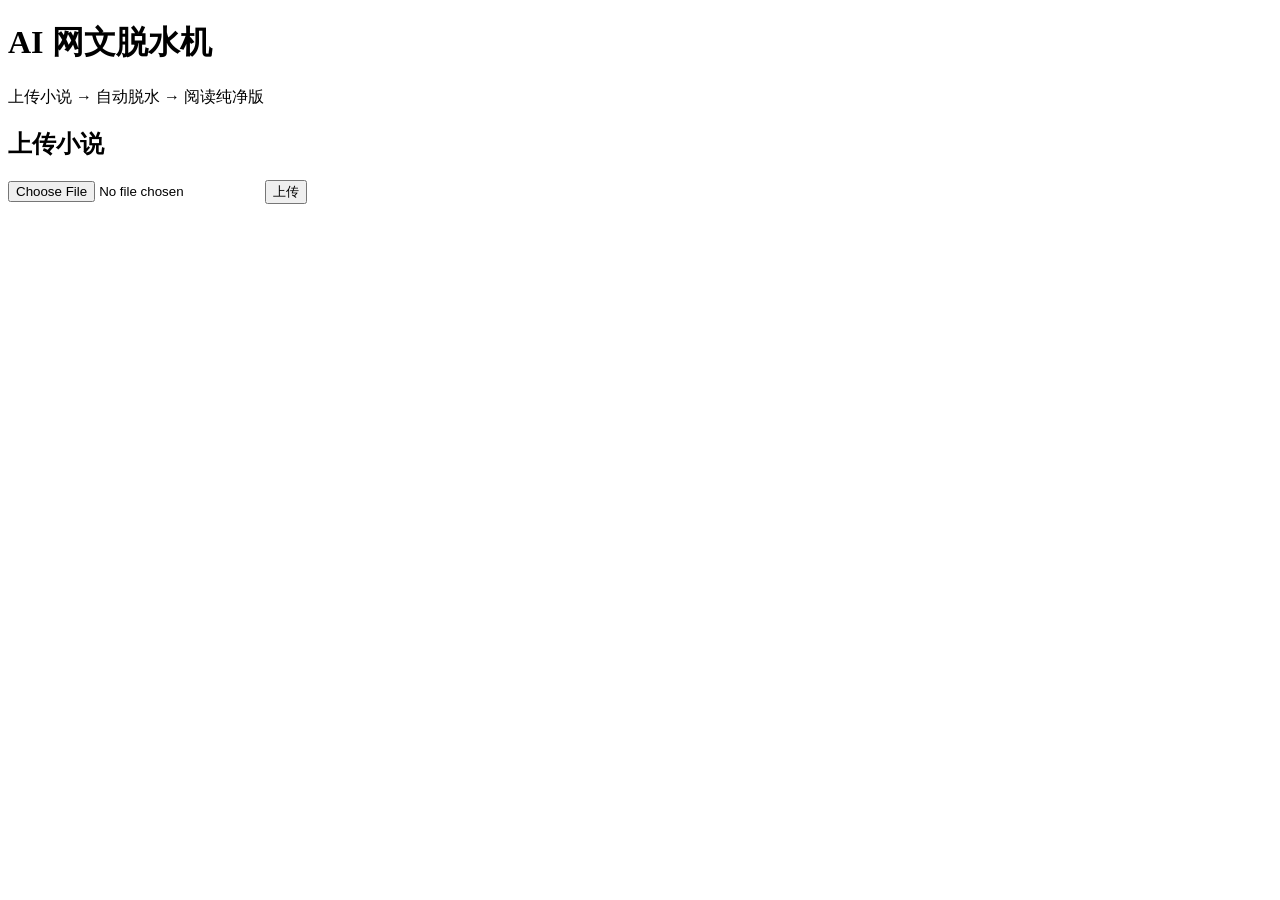
==== app/static/index.html @ ba6d44d4 "feat(novel-dehydrator-mvp): implement AI novel dehydrator MVP - Three modules: global indexer, smart" ====
<!DOCTYPE html>
<html lang="zh-CN">
<head>
<meta charset="UTF-8">
<meta name="viewport" content="width=device-width, initial-scale=1.0">
<title>AI 网文脱水机</title>
<link rel="stylesheet" href="/app.css">
</head>
<body>
<div class="container">
  <h1>AI 网文脱水机</h1>
  <p class="subtitle">上传小说 → 自动脱水 → 阅读纯净版</p>

  <div class="card" id="upload-section">
    <h2>上传小说</h2>
    <input type="file" id="file-input" accept=".txt,.epub" class="file-input">
    <button id="upload-btn" class="btn btn-primary">上传</button>
    <div id="upload-status" class="status"></div>
  </div>

  <div class="card" id="index-section" style="display:none">
    <h2>全局索引</h2>
    <button id="index-btn" class="btn btn-primary">开始索引（第一遍通读）</button>
    <div id="index-status" class="status"></div>
    <div id="index-result" class="index-result"></div>
  </div>

  <div class="card" id="dehydrate-section" style="display:none">
    <h2>智能脱水</h2>
    <button id="dehydrate-btn" class="btn btn-primary">开始脱水（第二遍精读）</button>
    <div id="dehydrate-status" class="status"></div>
  </div>

  <div class="card" id="read-section" style="display:none">
    <h2>阅读</h2>
    <a href="/read.html" class="btn btn-primary" id="read-link" target="_blank">打开阅读器</a>
  </div>

  <div class="card" id="context-section" style="display:none">
    <h2>全局上下文</h2>
    <a href="/context.html" class="btn btn-secondary" id="context-link" target="_blank">查看角色/主线/伏笔</a>
  </div>
</div>

<script src="/app.js"></script>
<script>
let bookId = null;

async function uploadFile() {
  const file = document.getElementById('file-input').files[0];
  if (!file) return alert('请先选择文件');
  const fd = new FormData();
  fd.append('file', file);
  setStatus('upload-status', '上传中...');
  const res = await fetch('/api/books/upload', { method: 'POST', body: fd });
  const data = await res.json();
  bookId = data.book_id;
  setStatus('upload-status', `上传成功！book_id: ${bookId}`);
  showSection('index-section');
}

async function triggerIndex() {
  setStatus('index-status', '索引中...（可能需要几分钟）');
  const res = await fetch(`/api/index/${bookId}`, { method: 'POST' });
  const data = await res.json();
  if (data.status === 'failed') {
    setStatus('index-status', `索引失败：${data.error}`);
    return;
  }
  setStatus('index-status', '索引完成！');
  renderIndexResult(data.context);
  showSection('dehydrate-section');
  showSection('context-section');
}

async function triggerDehydrate() {
  setStatus('dehydrate-status', '脱水中...（可能需要几分钟）');
  const res = await fetch(`/api/dehydrate/${bookId}`, { method: 'POST' });
  const data = await res.json();
  setStatus('dehydrate-status', '脱水完成！');
  showSection('read-section');
}

function renderIndexResult(ctx) {
  const el = document.getElementById('index-result');
  el.innerHTML = `
    <h3>提取结果</h3>
    <p><b>角色</b>：${ctx.characters.map(c => c.name).join('、')}</p>
    <p><b>主线章节</b>：${ctx.main_plot.length} 条</p>
    <p><b>伏笔</b>：${ctx.foreshadows.map(f => f.description).join('、') || '无'}</p>
    <p><b>关键道具</b>：${ctx.key_items.join('、') || '无'}</p>
  `;
}

document.getElementById('upload-btn').onclick = uploadFile;
document.getElementById('index-btn').onclick = triggerIndex;
document.getElementById('dehydrate-btn').onclick = triggerDehydrate;
</script>
</body>
</html>
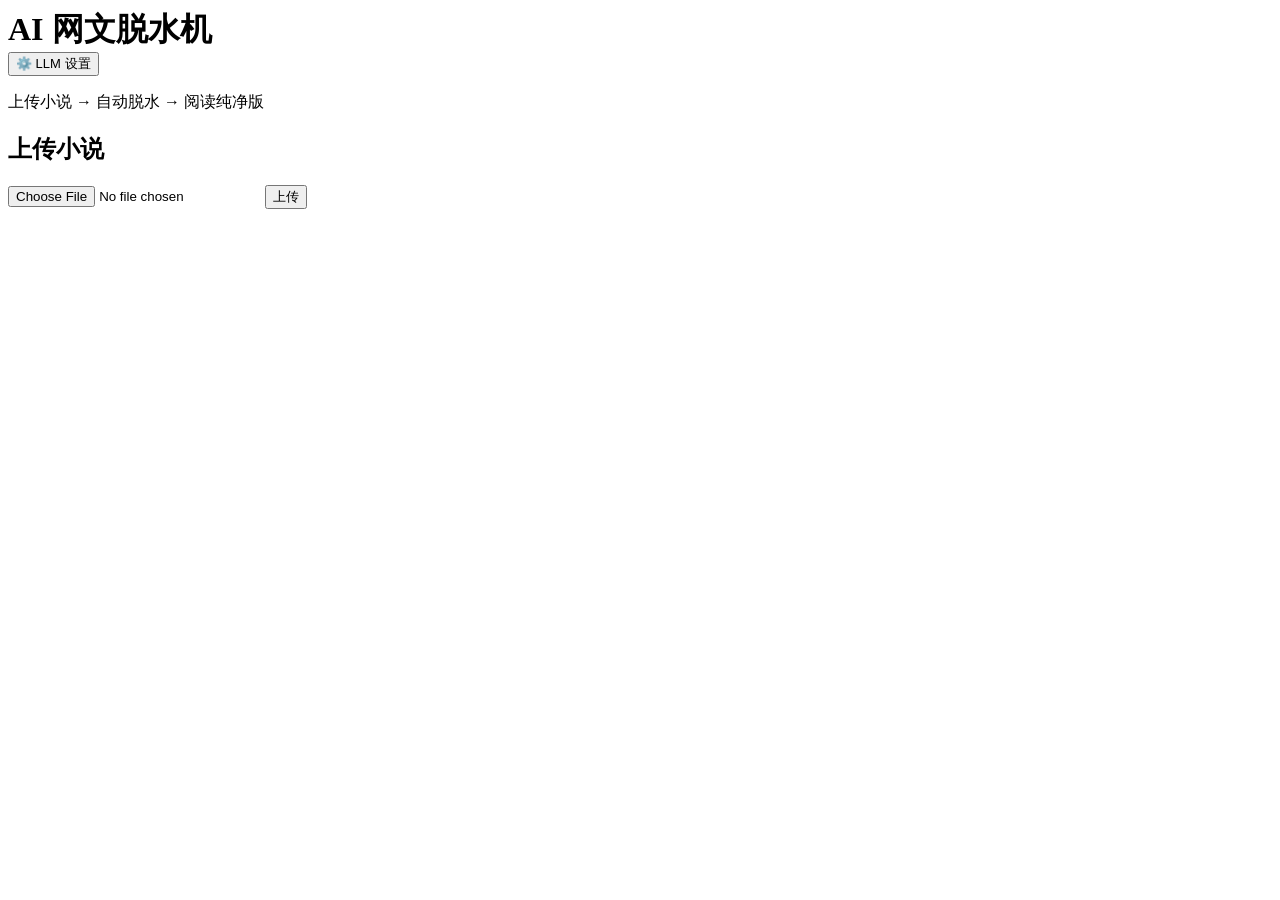
==== commit 634660ca: "feat: add frontend LLM provider configuration - Support OpenAI, Gemini, DeepSeek, 阿里百炼/Coding Plan -" ====
--- a/app/static/index.html
+++ b/app/static/index.html
@@ -8,7 +8,10 @@
 </head>
 <body>
 <div class="container">
-  <h1>AI 网文脱水机</h1>
+  <div class="header-bar">
+    <h1 style="margin:0">AI 网文脱水机</h1>
+    <button onclick="openSettings()" class="btn btn-secondary" style="font-size:13px">⚙️ LLM 设置</button>
+  </div>
   <p class="subtitle">上传小说 → 自动脱水 → 阅读纯净版</p>
 
   <div class="card" id="upload-section">
@@ -42,9 +45,47 @@
   </div>
 </div>
 
+<!-- Settings Modal -->
+<div id="settings-modal" class="modal" style="display:none">
+  <div class="modal-content">
+    <div class="modal-header">
+      <h3>LLM 配置</h3>
+      <button onclick="closeSettings()" class="close-btn">&times;</button>
+    </div>
+    <div class="modal-body">
+      <div class="form-group">
+        <label>平台</label>
+        <select id="llm-provider" onchange="onProviderChange()">
+          <option value="openai">OpenAI (GPT-4o)</option>
+          <option value="gemini">Google Gemini</option>
+          <option value="deepseek">DeepSeek</option>
+          <option value="dashscope">阿里百炼 / Coding Plan</option>
+          <option value="custom">自定义</option>
+        </select>
+      </div>
+      <div class="form-group">
+        <label>API 地址</label>
+        <input type="text" id="llm-base-url" placeholder="https://...">
+      </div>
+      <div class="form-group">
+        <label>模型</label>
+        <input type="text" id="llm-model" placeholder="模型名称">
+        <datalist id="model-suggestions"></datalist>
+      </div>
+      <div class="form-group">
+        <label>API Key</label>
+        <input type="password" id="llm-api-key" placeholder="sk-...">
+      </div>
+      <button onclick="saveLLMConfig()" class="btn btn-primary" style="width:100%">保存</button>
+      <div id="settings-status" class="status"></div>
+    </div>
+  </div>
+</div>
+
 <script src="/app.js"></script>
 <script>
 let bookId = null;
+let llmProviders = {};
 
 async function uploadFile() {
   const file = document.getElementById('file-input').files[0];
@@ -92,6 +133,63 @@
   `;
 }
 
+// Settings
+async function loadSettings() {
+  const res = await fetch('/api/settings/ll');
+  const data = await res.json();
+  llmProviders = data.providers;
+  const cfg = data.current;
+  document.getElementById('llm-provider').value = cfg.provider || 'openai';
+  document.getElementById('llm-base-url').value = cfg.base_url || '';
+  document.getElementById('llm-model').value = cfg.model || '';
+  document.getElementById('llm-api-key').value = cfg.api_key || '';
+  onProviderChange();
+}
+
+function onProviderChange() {
+  const provider = document.getElementById('llm-provider').value;
+  const p = llmProviders[provider];
+  if (p) {
+    document.getElementById('llm-base-url').value = p.base_url;
+    const datalist = document.getElementById('model-suggestions');
+    datalist.innerHTML = p.models.map(m => `<option value="${m}">`).join('');
+    document.getElementById('llm-model').setAttribute('list', 'model-suggestions');
+    if (p.models.length > 0) {
+      document.getElementById('llm-model').value = p.models[0];
+    }
+  }
+}
+
+function openSettings() {
+  document.getElementById('settings-modal').style.display = 'flex';
+  loadSettings();
+}
+
+function closeSettings() {
+  document.getElementById('settings-modal').style.display = 'none';
+}
+
+async function saveLLMConfig() {
+  const data = {
+    provider: document.getElementById('llm-provider').value,
+    base_url: document.getElementById('llm-base-url').value,
+    model: document.getElementById('llm-model').value,
+    api_key: document.getElementById('llm-api-key').value,
+  };
+  const res = await fetch('/api/settings/llm', {
+    method: 'POST',
+    headers: {'Content-Type': 'application/json'},
+    body: JSON.stringify(data),
+  });
+  const result = await res.json();
+  document.getElementById('settings-status').textContent = result.status === 'ok' ? '保存成功！' : '保存失败';
+}
+
+// Close modal on outside click
+document.getElementById('settings-modal').onclick = function(e) {
+  if (e.target === this) closeSettings();
+};
+
 document.getElementById('upload-btn').onclick = uploadFile;
 document.getElementById('index-btn').onclick = triggerIndex;
 document.getElementById('dehydrate-btn').onclick = triggerDehydrate;
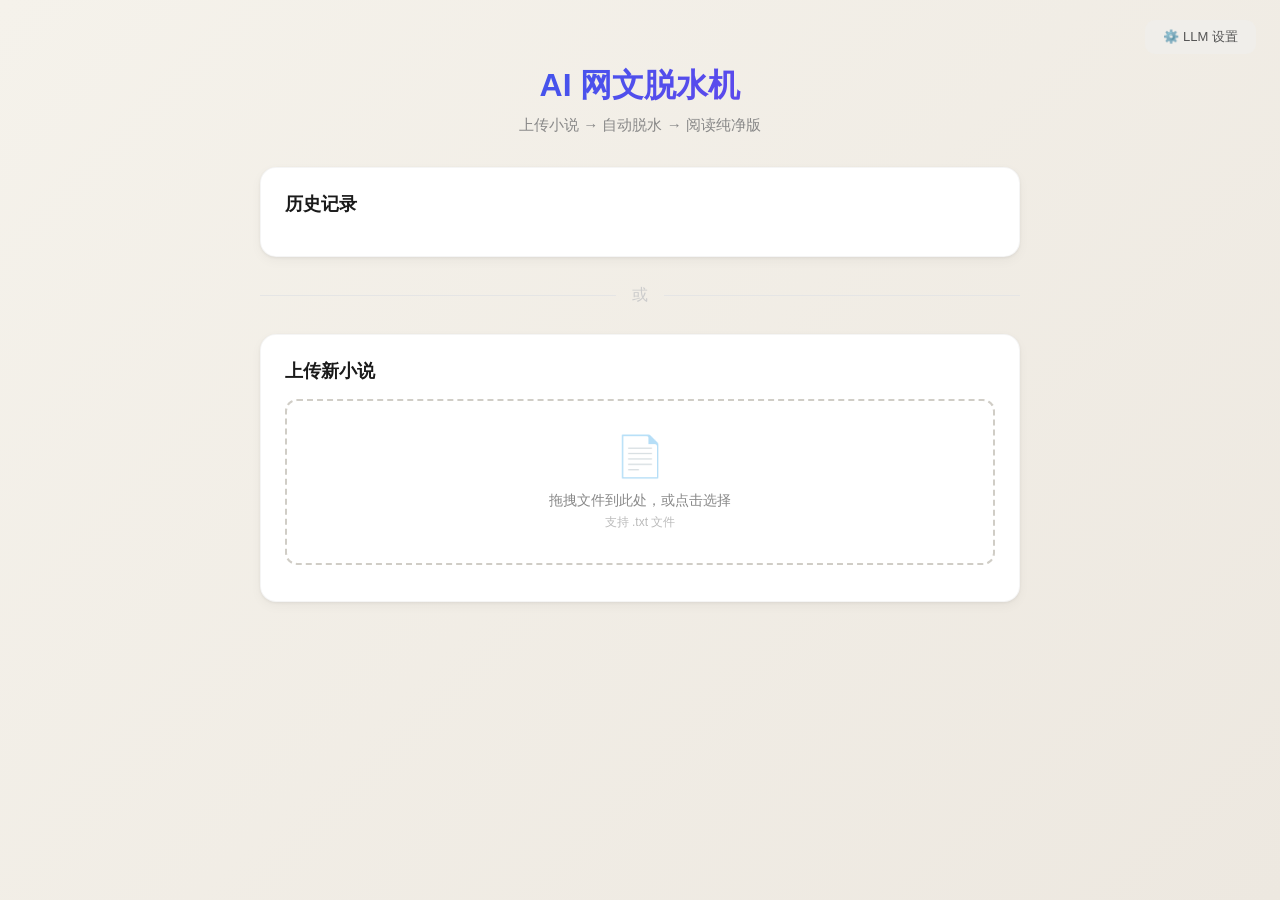
==== commit ffd4d72f: "release: prepare v0.1 for GitHub - Add bilingual README.md (Chinese/English) - Add DEV_GUIDE.md for " ====
--- a/app/static/index.html
+++ b/app/static/index.html
@@ -4,44 +4,182 @@
 <meta charset="UTF-8">
 <meta name="viewport" content="width=device-width, initial-scale=1.0">
 <title>AI 网文脱水机</title>
-<link rel="stylesheet" href="/app.css">
+<style>
+* { margin: 0; padding: 0; box-sizing: border-box; }
+
+body {
+  font-family: -apple-system, BlinkMacSystemFont, "Segoe UI", "Noto Sans SC", sans-serif;
+  background: linear-gradient(135deg, #f5f2eb 0%, #ede8e0 100%);
+  min-height: 100vh;
+  color: #2c2c2c;
+}
+
+.container { max-width: 800px; margin: 0 auto; padding: 24px 20px 60px; }
+
+/* Header */
+.header {
+  text-align: center; padding: 40px 0 32px;
+}
+.header h1 {
+  font-size: 32px; font-weight: 700;
+  background: linear-gradient(135deg, #2563eb, #7c3aed);
+  -webkit-background-clip: text; -webkit-text-fill-color: transparent;
+  background-clip: text; margin-bottom: 8px;
+}
+.header p { color: #888; font-size: 15px; }
+.header-actions { position: absolute; top: 20px; right: 24px; }
+
+.btn {
+  padding: 8px 18px; border-radius: 10px; border: none;
+  font-size: 13px; cursor: pointer; font-weight: 500;
+  transition: all 0.15s; display: inline-flex; align-items: center; gap: 6px;
+}
+.btn-primary { background: #2563eb; color: white; }
+.btn-primary:hover { background: #1d4ed8; transform: translateY(-1px); }
+.btn-secondary { background: #f0eeea; color: #555; }
+.btn-secondary:hover { background: #e5e2dc; }
+.btn-ghost { background: transparent; color: #666; }
+.btn-ghost:hover { background: #f0eeea; }
+.btn-danger { background: #fef2f2; color: #dc2626; }
+.btn-danger:hover { background: #fee2e2; }
+.btn-sm { padding: 5px 10px; font-size: 12px; border-radius: 6px; }
+
+/* Cards */
+.card {
+  background: #fff; border-radius: 16px; padding: 24px;
+  box-shadow: 0 1px 3px rgba(0,0,0,0.06), 0 4px 12px rgba(0,0,0,0.04);
+  margin-bottom: 20px;
+  border: 1px solid rgba(0,0,0,0.04);
+}
+.card h2 { font-size: 18px; font-weight: 600; margin-bottom: 16px; color: #1a1a1a; }
+.card h3 { font-size: 15px; font-weight: 600; margin: 12px 0 8px; color: #333; }
+
+/* Upload area */
+.upload-area {
+  border: 2px dashed #d0cdc6; border-radius: 12px;
+  padding: 32px; text-align: center; cursor: pointer;
+  transition: all 0.2s; position: relative;
+}
+.upload-area:hover { border-color: #2563eb; background: #f8f7ff; }
+.upload-area.dragover { border-color: #2563eb; background: #eef0ff; }
+.upload-area .icon { font-size: 40px; margin-bottom: 12px; opacity: 0.5; }
+.upload-area p { color: #888; font-size: 14px; }
+.upload-area input[type="file"] {
+  position: absolute; inset: 0; opacity: 0; cursor: pointer;
+}
+
+/* History table */
+.history-item {
+  display: flex; align-items: center; justify-content: space-between;
+  padding: 14px 16px; border-radius: 10px;
+  transition: background 0.15s;
+  border: 1px solid #f0f0f0; margin-bottom: 8px;
+}
+.history-item:hover { background: #fafafa; border-color: #e5e5e5; }
+.history-info { flex: 1; min-width: 0; }
+.history-info .title { font-weight: 600; font-size: 15px; color: #1a1a1a; margin-bottom: 6px; }
+.history-actions { display: flex; gap: 6px; align-items: center; flex-shrink: 0; }
+
+.badge {
+  display: inline-block; padding: 2px 10px; border-radius: 20px;
+  font-size: 12px; font-weight: 500; margin-right: 4px;
+}
+.badge-indexed { background: #dbeafe; color: #1d4ed8; }
+.badge-dehydrated { background: #dcfce7; color: #15803d; }
+.badge-pending { background: #fef3c7; color: #b45309; }
+.badge-running { background: #dbeafe; color: #2563eb; }
+.badge-paused { background: #fef3c7; color: #b45309; }
+
+.empty-state { text-align: center; padding: 48px 20px; color: #bbb; }
+.empty-state .icon { font-size: 48px; margin-bottom: 12px; }
+.empty-state p { font-size: 14px; }
+
+.status { font-size: 13px; margin-top: 12px; color: #666; }
+.status.success { color: #15803d; }
+.status.error { color: #dc2626; }
+
+/* Divider */
+.divider {
+  display: flex; align-items: center; gap: 16px;
+  margin: 28px 0; color: #ccc;
+}
+.divider::before, .divider::after {
+  content: ''; flex: 1; height: 1px; background: #e5e5e5;
+}
+
+/* Settings Modal */
+.modal {
+  position: fixed; inset: 0; z-index: 200;
+  background: rgba(0,0,0,0.4);
+  display: flex; align-items: center; justify-content: center;
+}
+.modal-content {
+  background: #fff; border-radius: 16px; width: 440px;
+  max-width: 90vw; box-shadow: 0 20px 60px rgba(0,0,0,0.15);
+  overflow: hidden;
+}
+.modal-header {
+  padding: 20px 24px 16px; display: flex; align-items: center; justify-content: space-between;
+  border-bottom: 1px solid #f0f0f0;
+}
+.modal-header h3 { font-size: 16px; }
+.close-btn { background: none; border: none; font-size: 20px; cursor: pointer; color: #999; padding: 4px; }
+.modal-body { padding: 20px 24px 24px; }
+.form-group { margin-bottom: 16px; }
+.form-group label { display: block; font-size: 13px; font-weight: 600; color: #555; margin-bottom: 6px; }
+.form-group input, .form-group select {
+  width: 100%; padding: 9px 12px; border: 1.5px solid #e0e0e0;
+  border-radius: 8px; font-size: 14px; font-family: inherit;
+}
+.form-group input:focus, .form-group select:focus { outline: none; border-color: #2563eb; }
+
+/* Context link button */
+.context-btn {
+  display: inline-flex; align-items: center; gap: 6px;
+  padding: 8px 16px; background: #f0eeea; color: #555;
+  border-radius: 8px; text-decoration: none; font-size: 13px;
+  transition: background 0.15s;
+}
+.context-btn:hover { background: #e5e2dc; }
+
+/* Responsive */
+@media (max-width: 600px) {
+  .container { padding: 16px 12px 40px; }
+  .header { padding: 24px 0 20px; }
+  .header h1 { font-size: 24px; }
+  .history-item { flex-direction: column; align-items: flex-start; gap: 10px; }
+  .history-actions { align-self: flex-end; }
+}
+</style>
 </head>
 <body>
 <div class="container">
-  <div class="header-bar">
-    <h1 style="margin:0">AI 网文脱水机</h1>
-    <button onclick="openSettings()" class="btn btn-secondary" style="font-size:13px">⚙️ LLM 设置</button>
+  <div class="header">
+    <div class="header-actions">
+      <button onclick="openSettings()" class="btn btn-secondary">⚙️ LLM 设置</button>
+    </div>
+    <h1>AI 网文脱水机</h1>
+    <p>上传小说 → 自动脱水 → 阅读纯净版</p>
   </div>
-  <p class="subtitle">上传小说 → 自动脱水 → 阅读纯净版</p>
-
-  <div class="card" id="upload-section">
-    <h2>上传小说</h2>
-    <input type="file" id="file-input" accept=".txt,.epub" class="file-input">
-    <button id="upload-btn" class="btn btn-primary">上传</button>
+
+  <!-- History -->
+  <div class="card">
+    <h2>历史记录</h2>
+    <div id="history-list"></div>
+  </div>
+
+  <div class="divider">或</div>
+
+  <!-- Upload -->
+  <div class="card">
+    <h2>上传新小说</h2>
+    <div class="upload-area" id="upload-area">
+      <div class="icon">📄</div>
+      <p>拖拽文件到此处，或点击选择</p>
+      <p style="font-size:12px;color:#bbb;margin-top:4px">支持 .txt 文件</p>
+      <input type="file" id="file-input" accept=".txt" style="position:absolute;inset:0;opacity:0;cursor:pointer">
+    </div>
     <div id="upload-status" class="status"></div>
-  </div>
-
-  <div class="card" id="index-section" style="display:none">
-    <h2>全局索引</h2>
-    <button id="index-btn" class="btn btn-primary">开始索引（第一遍通读）</button>
-    <div id="index-status" class="status"></div>
-    <div id="index-result" class="index-result"></div>
-  </div>
-
-  <div class="card" id="dehydrate-section" style="display:none">
-    <h2>智能脱水</h2>
-    <button id="dehydrate-btn" class="btn btn-primary">开始脱水（第二遍精读）</button>
-    <div id="dehydrate-status" class="status"></div>
-  </div>
-
-  <div class="card" id="read-section" style="display:none">
-    <h2>阅读</h2>
-    <a href="/read.html" class="btn btn-primary" id="read-link" target="_blank">打开阅读器</a>
-  </div>
-
-  <div class="card" id="context-section" style="display:none">
-    <h2>全局上下文</h2>
-    <a href="/context.html" class="btn btn-secondary" id="context-link" target="_blank">查看角色/主线/伏笔</a>
   </div>
 </div>
 
@@ -82,11 +220,107 @@
   </div>
 </div>
 
+<!-- Export Modal -->
+<div id="export-modal" class="modal" style="display:none">
+  <div class="modal-content" style="width:360px">
+    <div class="modal-header">
+      <h3>导出脱水版</h3>
+      <button onclick="closeExportModal()" class="close-btn">&times;</button>
+    </div>
+    <div class="modal-body" style="display:flex;flex-direction:column;gap:12px">
+      <p style="font-size:14px;color:#666;margin:0" id="export-title"></p>
+      <button onclick="doExport('txt')" class="btn btn-secondary" style="justify-content:center;padding:14px 18px">
+        <span>📄</span>
+        <span style="flex:1;text-align:left">
+          <span style="display:block;font-weight:600">TXT 纯文本</span>
+          <span style="font-size:12px;color:#999">脱水后的纯文本，适合任何阅读器</span>
+        </span>
+      </button>
+      <button onclick="doExport('epub')" class="btn btn-secondary" style="justify-content:center;padding:14px 18px">
+        <span>📚</span>
+        <span style="flex:1;text-align:left">
+          <span style="display:block;font-weight:600">EPUB 电子书</span>
+          <span style="font-size:12px;color:#999">带章节目录，适合 Apple Books / Kindle</span>
+        </span>
+      </button>
+      <div id="export-status" class="status"></div>
+    </div>
+  </div>
+</div>
+
 <script src="/app.js"></script>
 <script>
 let bookId = null;
 let llmProviders = {};
 
+// History
+async function loadHistory() {
+  const res = await fetch('/api/books/with-tasks');
+  const books = await res.json();
+  const el = document.getElementById('history-list');
+
+  if (books.length === 0) {
+    el.innerHTML = '<div class="empty-state"><div class="icon">📚</div><p>暂无记录，上传一本小说开始吧</p></div>';
+    return;
+  }
+
+  el.innerHTML = books.map(b => {
+    const badges = [];
+
+    // Index status
+    if (b.indexed || b.index_status === 'done') {
+      badges.push('<span class="badge badge-indexed">索引完成</span>');
+    } else if (b.index_status === 'running') {
+      badges.push('<span class="badge badge-running">索引中</span>');
+    } else if (b.index_status === 'paused') {
+      badges.push('<span class="badge badge-paused">索引暂停</span>');
+    }
+
+    // Dehydrate status
+    if (b.dehydrated || b.dehydrate_status === 'done') {
+      badges.push('<span class="badge badge-dehydrated">脱水完成</span>');
+    } else if (b.dehydrate_status === 'running') {
+      badges.push('<span class="badge badge-running">脱水中</span>');
+    } else if (b.dehydrate_status === 'paused') {
+      badges.push('<span class="badge badge-paused">脱水暂停</span>');
+    } else if (b.indexed && !b.dehydrated) {
+      badges.push('<span class="badge badge-pending">待脱水</span>');
+    }
+
+    if (!b.indexed && !b.index_status) {
+      badges.push('<span class="badge badge-pending">待处理</span>');
+    }
+
+    // Actions
+    const actions = [];
+    // Always show "查看" to see task state + history
+    actions.push(`<a href="/task.html?book_id=${b.book_id}" class="btn btn-sm btn-secondary">查看</a>`);
+    if (b.dehydrated || b.dehydrate_status === 'done') {
+      actions.push(`<a href="/read.html?book_id=${b.book_id}" target="_blank" class="btn btn-sm btn-primary">阅读</a>`);
+      actions.push(`<button onclick="openExportModal('${b.book_id}', '${escHtml(b.title)}')" class="btn btn-sm btn-secondary">导出</button>`);
+    }
+    actions.push(`<button onclick="deleteBook('${b.book_id}', '${escHtml(b.title)}')" class="btn btn-sm btn-danger">删除</button>`);
+
+    return `<div class="history-item">
+      <div class="history-info">
+        <div class="title">${escHtml(b.title)}</div>
+        <div>${badges.join('')}</div>
+      </div>
+      <div class="history-actions">${actions.join('')}</div>
+    </div>`;
+  }).join('');
+}
+
+async function deleteBook(id, title) {
+  if (!confirm(`确定删除「${title}」？`)) return;
+  await fetch(`/api/books/${id}`, { method: 'DELETE' });
+  await loadHistory();
+  if (bookId === id) {
+    bookId = null;
+  }
+}
+
+// Upload - redirect to task page
 async function uploadFile() {
   const file = document.getElementById('file-input').files[0];
   if (!file) return alert('请先选择文件');
@@ -96,46 +330,18 @@
   const res = await fetch('/api/books/upload', { method: 'POST', body: fd });
   const data = await res.json();
   bookId = data.book_id;
-  setStatus('upload-status', `上传成功！book_id: ${bookId}`);
-  showSection('index-section');
-}
-
-async function triggerIndex() {
-  setStatus('index-status', '索引中...（可能需要几分钟）');
-  const res = await fetch(`/api/index/${bookId}`, { method: 'POST' });
-  const data = await res.json();
-  if (data.status === 'failed') {
-    setStatus('index-status', `索引失败：${data.error}`);
-    return;
-  }
-  setStatus('index-status', '索引完成！');
-  renderIndexResult(data.context);
-  showSection('dehydrate-section');
-  showSection('context-section');
-}
-
-async function triggerDehydrate() {
-  setStatus('dehydrate-status', '脱水中...（可能需要几分钟）');
-  const res = await fetch(`/api/dehydrate/${bookId}`, { method: 'POST' });
-  const data = await res.json();
-  setStatus('dehydrate-status', '脱水完成！');
-  showSection('read-section');
-}
-
-function renderIndexResult(ctx) {
-  const el = document.getElementById('index-result');
-  el.innerHTML = `
-    <h3>提取结果</h3>
-    <p><b>角色</b>：${ctx.characters.map(c => c.name).join('、')}</p>
-    <p><b>主线章节</b>：${ctx.main_plot.length} 条</p>
-    <p><b>伏笔</b>：${ctx.foreshadows.map(f => f.description).join('、') || '无'}</p>
-    <p><b>关键道具</b>：${ctx.key_items.join('、') || '无'}</p>
-  `;
+  setBookId(bookId);
+  setStatus('upload-status', `上传成功！正在跳转任务页...`, 'success');
+
+  // Redirect to task page
+  setTimeout(() => {
+    window.location.href = `/task.html?book_id=${bookId}`;
+  }, 500);
 }
 
 // Settings
 async function loadSettings() {
-  const res = await fetch('/api/settings/ll');
+  const res = await fetch('/api/settings/llm');
   const data = await res.json();
   llmProviders = data.providers;
   const cfg = data.current;
@@ -154,8 +360,9 @@
     const datalist = document.getElementById('model-suggestions');
     datalist.innerHTML = p.models.map(m => `<option value="${m}">`).join('');
     document.getElementById('llm-model').setAttribute('list', 'model-suggestions');
-    if (p.models.length > 0) {
-      document.getElementById('llm-model').value = p.models[0];
+    const currentModel = document.getElementById('llm-model').value;
+    if (!currentModel || !p.models.includes(currentModel)) {
+      document.getElementById('llm-model').value = p.models[0] || '';
     }
   }
 }
@@ -164,7 +371,6 @@
   document.getElementById('settings-modal').style.display = 'flex';
   loadSettings();
 }
-
 function closeSettings() {
   document.getElementById('settings-modal').style.display = 'none';
 }
@@ -177,22 +383,68 @@
     api_key: document.getElementById('llm-api-key').value,
   };
   const res = await fetch('/api/settings/llm', {
-    method: 'POST',
-    headers: {'Content-Type': 'application/json'},
+    method: 'POST', headers: {'Content-Type': 'application/json'},
     body: JSON.stringify(data),
   });
   const result = await res.json();
   document.getElementById('settings-status').textContent = result.status === 'ok' ? '保存成功！' : '保存失败';
 }
 
-// Close modal on outside click
 document.getElementById('settings-modal').onclick = function(e) {
   if (e.target === this) closeSettings();
 };
 
-document.getElementById('upload-btn').onclick = uploadFile;
-document.getElementById('index-btn').onclick = triggerIndex;
-document.getElementById('dehydrate-btn').onclick = triggerDehydrate;
+function escHtml(s) {
+  const d = document.createElement('div');
+  d.textContent = s;
+  return d.innerHTML;
+}
+
+// Export
+let exportBookId = null;
+
+function openExportModal(id, title) {
+  exportBookId = id;
+  document.getElementById('export-title').textContent = `《${title}》`;
+  document.getElementById('export-status').textContent = '';
+  document.getElementById('export-modal').style.display = 'flex';
+}
+
+function closeExportModal() {
+  document.getElementById('export-modal').style.display = 'none';
+}
+
+function doExport(format) {
+  if (!exportBookId) return;
+  const url = `/api/dehydrate/${exportBookId}/export/${format}`;
+  const a = document.createElement('a');
+  a.href = url;
+  a.click();
+  setStatus('export-status', '已开始下载', 'success');
+  setTimeout(closeExportModal, 600);
+}
+
+document.getElementById('export-modal').onclick = function(e) {
+  if (e.target === this) closeExportModal();
+};
+
+// Upload area drag effects
+const uploadArea = document.getElementById('upload-area');
+if (uploadArea) {
+  uploadArea.addEventListener('dragover', (e) => { e.preventDefault(); uploadArea.classList.add('dragover'); });
+  uploadArea.addEventListener('dragleave', () => { uploadArea.classList.remove('dragover'); });
+  uploadArea.addEventListener('drop', (e) => {
+    e.preventDefault(); uploadArea.classList.remove('dragover');
+    document.getElementById('file-input').files = e.dataTransfer.files;
+    uploadFile();
+  });
+}
+
+bookId = getBookId();
+
+document.getElementById('file-input').addEventListener('change', uploadFile);
+
+loadHistory();
 </script>
 </body>
 </html>
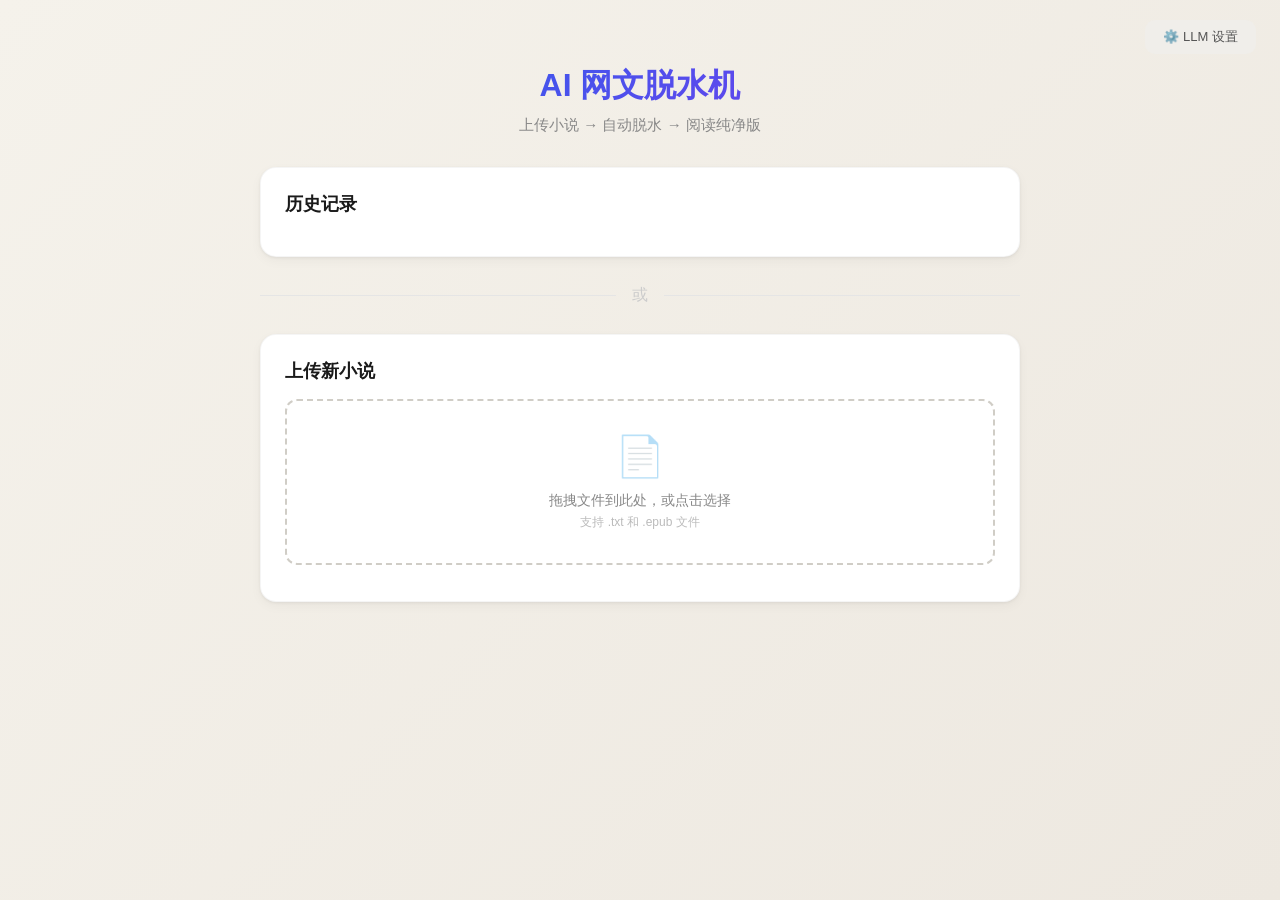
==== commit 961ec4d9: "release: v0.2 - three-layer dehydration with expandable summaries Changes: - Three-layer classificat" ====
--- a/app/static/index.html
+++ b/app/static/index.html
@@ -176,10 +176,42 @@
     <div class="upload-area" id="upload-area">
       <div class="icon">📄</div>
       <p>拖拽文件到此处，或点击选择</p>
-      <p style="font-size:12px;color:#bbb;margin-top:4px">支持 .txt 文件</p>
-      <input type="file" id="file-input" accept=".txt" style="position:absolute;inset:0;opacity:0;cursor:pointer">
+      <p style="font-size:12px;color:#bbb;margin-top:4px">支持 .txt 和 .epub 文件</p>
+      <input type="file" id="file-input" accept=".txt,.epub" style="display:none">
     </div>
     <div id="upload-status" class="status"></div>
+  </div>
+</div>
+
+<!-- Chapter Preview Modal (EPUB) -->
+<div id="chapter-preview-modal" class="modal" style="display:none">
+  <div class="modal-content" style="width:560px;max-height:90vh;display:flex;flex-direction:column">
+    <div class="modal-header">
+      <h3>📖 章节预览与选择</h3>
+      <button onclick="closeChapterPreview()" class="close-btn">&times;</button>
+    </div>
+    <div class="modal-body" style="overflow-y:auto;flex:1">
+      <div id="chapter-preview-info" style="margin-bottom:16px"></div>
+      <div id="chapter-preview-range" style="margin-bottom:16px;padding:16px;background:#f8f7ff;border-radius:10px">
+        <p style="font-size:14px;font-weight:600;margin-bottom:10px">选择处理范围</p>
+        <div style="display:flex;gap:12px;align-items:end">
+          <div style="flex:1">
+            <label style="font-size:12px;color:#888">起始章节</label>
+            <input type="number" id="chapter-start" min="1" value="1" style="width:100%;padding:8px;border:1.5px solid #e0e0e0;border-radius:8px;font-size:14px">
+          </div>
+          <div style="flex:1">
+            <label style="font-size:12px;color:#888">结束章节</label>
+            <input type="number" id="chapter-end" min="1" value="100" style="width:100%;padding:8px;border:1.5px solid #e0e0e0;border-radius:8px;font-size:14px">
+          </div>
+        </div>
+        <p id="chapter-cost-estimate" style="font-size:12px;color:#888;margin-top:10px"></p>
+      </div>
+      <div id="chapter-preview-list" style="max-height:300px;overflow-y:auto;font-size:13px;color:#666;margin-bottom:16px"></div>
+      <div style="display:flex;gap:10px">
+        <button onclick="startProcessing()" class="btn btn-primary" style="flex:1;justify-content:center;padding:12px">开始处理</button>
+        <button onclick="closeChapterPreview()" class="btn btn-secondary" style="flex:1;justify-content:center;padding:12px">取消</button>
+      </div>
+    </div>
   </div>
 </div>
 
@@ -293,12 +325,15 @@
 
     // Actions
     const actions = [];
-    // Always show "查看" to see task state + history
-    actions.push(`<a href="/task.html?book_id=${b.book_id}" class="btn btn-sm btn-secondary">查看</a>`);
     if (b.dehydrated || b.dehydrate_status === 'done') {
       actions.push(`<a href="/read.html?book_id=${b.book_id}" target="_blank" class="btn btn-sm btn-primary">阅读</a>`);
       actions.push(`<button onclick="openExportModal('${b.book_id}', '${escHtml(b.title)}')" class="btn btn-sm btn-secondary">导出</button>`);
     }
+    if (!b.indexed && !b.index_status && !(b.dehydrated || b.dehydrate_status === 'done')) {
+      // Not processed yet — show combined action
+      actions.push(`<a href="/task.html?book_id=${b.book_id}" class="btn btn-sm btn-primary">一键处理</a>`);
+    }
+    actions.push(`<a href="/task.html?book_id=${b.book_id}" class="btn btn-sm btn-secondary">查看</a>`);
     actions.push(`<button onclick="deleteBook('${b.book_id}', '${escHtml(b.title)}')" class="btn btn-sm btn-danger">删除</button>`);
 
     return `<div class="history-item">
@@ -320,23 +355,38 @@
   }
 }
 
-// Upload - redirect to task page
+// Upload - handle TXT and EPUB
 async function uploadFile() {
   const file = document.getElementById('file-input').files[0];
   if (!file) return alert('请先选择文件');
+
+  // Reset file input so same file can be selected again
+  const fileInput = document.getElementById('file-input');
+
+  const ext = file.name.split('.').pop().toLowerCase();
   const fd = new FormData();
   fd.append('file', file);
   setStatus('upload-status', '上传中...');
-  const res = await fetch('/api/books/upload', { method: 'POST', body: fd });
-  const data = await res.json();
-  bookId = data.book_id;
-  setBookId(bookId);
-  setStatus('upload-status', `上传成功！正在跳转任务页...`, 'success');
-
-  // Redirect to task page
-  setTimeout(() => {
-    window.location.href = `/task.html?book_id=${bookId}`;
-  }, 500);
+
+  try {
+    const res = await fetch('/api/books/upload', { method: 'POST', body: fd });
+    const data = await res.json();
+    if (!res.ok) throw new Error(data.detail || '上传失败');
+    bookId = data.book_id;
+    setBookId(bookId);
+
+    // Reset file input after successful upload
+    fileInput.value = '';
+
+    if (data.format === 'epub' || data.format === 'txt') {
+      // Both: show chapter preview before processing
+      setStatus('upload-status', `上传成功！共 ${data.new_chapters} 章，正在加载章节列表...`, 'success');
+      await openChapterPreview(bookId, data.new_chapters, file.name);
+    }
+  } catch (e) {
+    setStatus('upload-status', `上传失败: ${e.message}`, 'error');
+    fileInput.value = '';
+  }
 }
 
 // Settings
@@ -431,6 +481,9 @@
 // Upload area drag effects
 const uploadArea = document.getElementById('upload-area');
 if (uploadArea) {
+  uploadArea.addEventListener('click', () => {
+    document.getElementById('file-input').click();
+  });
   uploadArea.addEventListener('dragover', (e) => { e.preventDefault(); uploadArea.classList.add('dragover'); });
   uploadArea.addEventListener('dragleave', () => { uploadArea.classList.remove('dragover'); });
   uploadArea.addEventListener('drop', (e) => {
@@ -440,9 +493,145 @@
   });
 }
 
+// Also trigger upload when file is selected via click
+document.getElementById('file-input').addEventListener('change', () => {
+  if (document.getElementById('file-input').files.length > 0) {
+    uploadFile();
+  }
+});
+
 bookId = getBookId();
 
-document.getElementById('file-input').addEventListener('change', uploadFile);
+// Chapter Preview (EPUB)
+let pendingBookId = null;
+let previewChapters = [];
+
+async function openChapterPreview(bookId, totalChapters, filename) {
+  pendingBookId = bookId;
+  document.getElementById('chapter-preview-modal').style.display = 'flex';
+
+  try {
+    // Fetch chapter list
+    const res = await fetch(`/api/books/${bookId}/chapters`);
+    if (!res.ok) throw new Error('加载章节失败');
+    const data = await res.json();
+    previewChapters = data.chapters;
+
+    if (!previewChapters || previewChapters.length === 0) {
+      // No chapters found — proceed directly with raw file
+      document.getElementById('chapter-preview-info').innerHTML =
+        `<p style="font-size:14px"><strong>${escHtml(filename.replace(/\.\w+$/, ''))}</strong></p>
+         <p style="font-size:13px;color:#888;margin-top:4px">未能识别章节，将全文作为单章处理</p>`;
+      document.getElementById('chapter-preview-range').style.display = 'none';
+      document.getElementById('chapter-preview-list').style.display = 'none';
+      return;
+    }
+
+    // Set range
+    document.getElementById('chapter-start').value = 1;
+    document.getElementById('chapter-start').max = data.total_chapters;
+    document.getElementById('chapter-end').value = Math.min(100, data.total_chapters);
+    document.getElementById('chapter-end').max = data.total_chapters;
+
+    // Info
+    document.getElementById('chapter-preview-info').innerHTML =
+      `<p style="font-size:14px"><strong>${escHtml(filename.replace(/\.\w+$/, ''))}</strong></p>
+       <p style="font-size:13px;color:#888;margin-top:4px">共 ${data.total_chapters} 章正文</p>`;
+
+    // Show first few chapters
+    renderChapterPreviewList(data.total_chapters, 1, Math.min(100, data.total_chapters));
+    updateCostEstimate(data.total_chapters, 1, Math.min(100, data.total_chapters));
+
+    // Wire up range change
+    document.getElementById('chapter-start').onchange = onChapterRangeChange;
+    document.getElementById('chapter-end').onchange = onChapterRangeChange;
+  } catch (e) {
+    // If chapter fetch fails, just proceed with all content
+    document.getElementById('chapter-preview-info').innerHTML =
+      `<p style="font-size:14px"><strong>${escHtml(filename.replace(/\.\w+$/, ''))}</strong></p>
+       <p style="font-size:13px;color:#888;margin-top:4px">章节列表加载失败，将全文处理</p>`;
+    document.getElementById('chapter-preview-range').style.display = 'none';
+    document.getElementById('chapter-preview-list').style.display = 'none';
+  }
+}
+
+function onChapterRangeChange() {
+  const total = previewChapters.length;
+  let start = parseInt(document.getElementById('chapter-start').value) || 1;
+  let end = parseInt(document.getElementById('chapter-end').value) || total;
+  if (start < 1) start = 1;
+  if (end > total) end = total;
+  if (start > end) end = start;
+  renderChapterPreviewList(total, start, end);
+  updateCostEstimate(total, start, end);
+}
+
+function renderChapterPreviewList(total, start, end) {
+  const el = document.getElementById('chapter-preview-list');
+  const count = end - start + 1;
+  const show = previewChapters.slice(start - 1, end);
+  let html = `<p style="margin-bottom:8px">第 ${start}-${end} 章（共 ${count} 章）：</p>`;
+  html += '<div style="max-height:200px;overflow-y:auto">';
+  for (const ch of show.slice(0, 20)) {
+    html += `<div style="padding:4px 0;border-bottom:1px solid #f0f0f0">第${ch.number}章 ${escHtml(ch.title)}</div>`;
+  }
+  if (show.length > 20) {
+    html += `<div style="padding:8px;color:#bbb">... 还有 ${show.length - 20} 章</div>`;
+  }
+  html += '</div>';
+  el.innerHTML = html;
+}
+
+function updateCostEstimate(total, start, end) {
+  const count = end - start + 1;
+  // Rough estimate: ~150 tokens/chapter for indexing, ~400 tokens/chapter for dehydration
+  const indexTokens = count * 150;
+  const dehydrateTokens = count * 400;
+  const totalTokens = indexTokens + dehydrateTokens;
+  const totalK = totalTokens / 1000;
+  // Rough cost at GPT-4o rate: ~$2.50/1M input tokens
+  const costUSD = (totalTokens / 1_000_000) * 2.5;
+  const costCNY = costUSD * 7.2;
+
+  document.getElementById('chapter-cost-estimate').innerHTML =
+    `预计消耗：<strong>${totalK.toFixed(0)}K tokens</strong>（索引 ~${(indexTokens/1000).toFixed(0)}K + 脱水 ~${(dehydrateTokens/1000).toFixed(0)}K）` +
+    (costCNY > 0 ? `，约 ¥${costCNY.toFixed(1)}` : '');
+}
+
+function closeChapterPreview() {
+  document.getElementById('chapter-preview-modal').style.display = 'none';
+  pendingBookId = null;
+}
+
+async function startProcessing() {
+  if (!pendingBookId) return;
+  const bookId = pendingBookId; // Save before closeChapterPreview sets it to null
+  const start = parseInt(document.getElementById('chapter-start').value) || 1;
+  const end = parseInt(document.getElementById('chapter-end').value) || (previewChapters.length || 100);
+
+  closeChapterPreview();
+
+  // Show immediate feedback
+  setStatus('upload-status', '正在启动处理...', 'success');
+
+  try {
+    const res = await fetch(`/api/dehydrate/${bookId}/index-and-dehydrate?start_chapter=${start}&end_chapter=${end}`, { method: 'POST' });
+    if (!res.ok) {
+      const err = await res.json().catch(() => ({}));
+      throw new Error(err.detail || '启动失败');
+    }
+    setStatus('upload-status', '已启动！索引完成后将自动脱水', 'success');
+    setTimeout(() => {
+      window.location.href = `/task.html?book_id=${bookId}&start=${start}&end=${end}`;
+    }, 800);
+  } catch (e) {
+    setStatus('upload-status', `启动失败: ${e.message}`, 'error');
+  }
+}
+
+document.getElementById('chapter-preview-modal').onclick = function(e) {
+  if (e.target === this) closeChapterPreview();
+};
 
 loadHistory();
 </script>
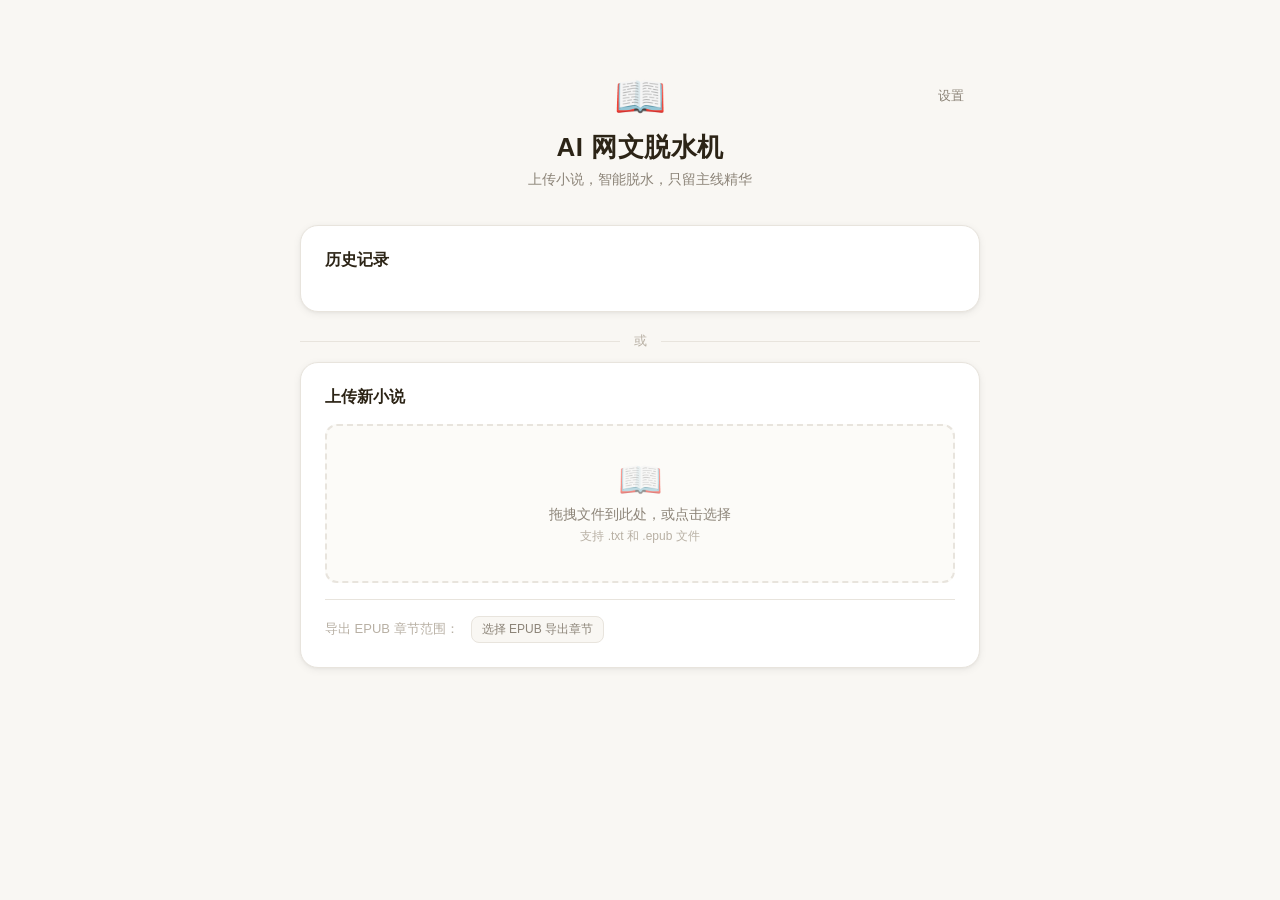
==== commit 19a9b36d: "release: v0.3 - mixed keep/summarize dehydration with independent expand - Redesign dehydration prom" ====
--- a/app/static/index.html
+++ b/app/static/index.html
@@ -5,161 +5,202 @@
 <meta name="viewport" content="width=device-width, initial-scale=1.0">
 <title>AI 网文脱水机</title>
 <style>
-* { margin: 0; padding: 0; box-sizing: border-box; }
-
-body {
-  font-family: -apple-system, BlinkMacSystemFont, "Segoe UI", "Noto Sans SC", sans-serif;
-  background: linear-gradient(135deg, #f5f2eb 0%, #ede8e0 100%);
-  min-height: 100vh;
-  color: #2c2c2c;
-}
-
-.container { max-width: 800px; margin: 0 auto; padding: 24px 20px 60px; }
-
-/* Header */
-.header {
-  text-align: center; padding: 40px 0 32px;
-}
-.header h1 {
-  font-size: 32px; font-weight: 700;
-  background: linear-gradient(135deg, #2563eb, #7c3aed);
-  -webkit-background-clip: text; -webkit-text-fill-color: transparent;
-  background-clip: text; margin-bottom: 8px;
-}
-.header p { color: #888; font-size: 15px; }
-.header-actions { position: absolute; top: 20px; right: 24px; }
-
-.btn {
-  padding: 8px 18px; border-radius: 10px; border: none;
-  font-size: 13px; cursor: pointer; font-weight: 500;
-  transition: all 0.15s; display: inline-flex; align-items: center; gap: 6px;
-}
-.btn-primary { background: #2563eb; color: white; }
-.btn-primary:hover { background: #1d4ed8; transform: translateY(-1px); }
-.btn-secondary { background: #f0eeea; color: #555; }
-.btn-secondary:hover { background: #e5e2dc; }
-.btn-ghost { background: transparent; color: #666; }
-.btn-ghost:hover { background: #f0eeea; }
-.btn-danger { background: #fef2f2; color: #dc2626; }
-.btn-danger:hover { background: #fee2e2; }
-.btn-sm { padding: 5px 10px; font-size: 12px; border-radius: 6px; }
-
-/* Cards */
-.card {
-  background: #fff; border-radius: 16px; padding: 24px;
-  box-shadow: 0 1px 3px rgba(0,0,0,0.06), 0 4px 12px rgba(0,0,0,0.04);
-  margin-bottom: 20px;
-  border: 1px solid rgba(0,0,0,0.04);
-}
-.card h2 { font-size: 18px; font-weight: 600; margin-bottom: 16px; color: #1a1a1a; }
-.card h3 { font-size: 15px; font-weight: 600; margin: 12px 0 8px; color: #333; }
-
-/* Upload area */
-.upload-area {
-  border: 2px dashed #d0cdc6; border-radius: 12px;
-  padding: 32px; text-align: center; cursor: pointer;
-  transition: all 0.2s; position: relative;
-}
-.upload-area:hover { border-color: #2563eb; background: #f8f7ff; }
-.upload-area.dragover { border-color: #2563eb; background: #eef0ff; }
-.upload-area .icon { font-size: 40px; margin-bottom: 12px; opacity: 0.5; }
-.upload-area p { color: #888; font-size: 14px; }
-.upload-area input[type="file"] {
-  position: absolute; inset: 0; opacity: 0; cursor: pointer;
-}
-
-/* History table */
-.history-item {
-  display: flex; align-items: center; justify-content: space-between;
-  padding: 14px 16px; border-radius: 10px;
-  transition: background 0.15s;
-  border: 1px solid #f0f0f0; margin-bottom: 8px;
-}
-.history-item:hover { background: #fafafa; border-color: #e5e5e5; }
-.history-info { flex: 1; min-width: 0; }
-.history-info .title { font-weight: 600; font-size: 15px; color: #1a1a1a; margin-bottom: 6px; }
-.history-actions { display: flex; gap: 6px; align-items: center; flex-shrink: 0; }
-
-.badge {
-  display: inline-block; padding: 2px 10px; border-radius: 20px;
-  font-size: 12px; font-weight: 500; margin-right: 4px;
-}
-.badge-indexed { background: #dbeafe; color: #1d4ed8; }
-.badge-dehydrated { background: #dcfce7; color: #15803d; }
-.badge-pending { background: #fef3c7; color: #b45309; }
-.badge-running { background: #dbeafe; color: #2563eb; }
-.badge-paused { background: #fef3c7; color: #b45309; }
-
-.empty-state { text-align: center; padding: 48px 20px; color: #bbb; }
-.empty-state .icon { font-size: 48px; margin-bottom: 12px; }
-.empty-state p { font-size: 14px; }
-
-.status { font-size: 13px; margin-top: 12px; color: #666; }
-.status.success { color: #15803d; }
-.status.error { color: #dc2626; }
-
-/* Divider */
-.divider {
-  display: flex; align-items: center; gap: 16px;
-  margin: 28px 0; color: #ccc;
-}
-.divider::before, .divider::after {
-  content: ''; flex: 1; height: 1px; background: #e5e5e5;
-}
-
-/* Settings Modal */
-.modal {
-  position: fixed; inset: 0; z-index: 200;
-  background: rgba(0,0,0,0.4);
-  display: flex; align-items: center; justify-content: center;
-}
-.modal-content {
-  background: #fff; border-radius: 16px; width: 440px;
-  max-width: 90vw; box-shadow: 0 20px 60px rgba(0,0,0,0.15);
-  overflow: hidden;
-}
-.modal-header {
-  padding: 20px 24px 16px; display: flex; align-items: center; justify-content: space-between;
-  border-bottom: 1px solid #f0f0f0;
-}
-.modal-header h3 { font-size: 16px; }
-.close-btn { background: none; border: none; font-size: 20px; cursor: pointer; color: #999; padding: 4px; }
-.modal-body { padding: 20px 24px 24px; }
-.form-group { margin-bottom: 16px; }
-.form-group label { display: block; font-size: 13px; font-weight: 600; color: #555; margin-bottom: 6px; }
-.form-group input, .form-group select {
-  width: 100%; padding: 9px 12px; border: 1.5px solid #e0e0e0;
-  border-radius: 8px; font-size: 14px; font-family: inherit;
-}
-.form-group input:focus, .form-group select:focus { outline: none; border-color: #2563eb; }
-
-/* Context link button */
-.context-btn {
-  display: inline-flex; align-items: center; gap: 6px;
-  padding: 8px 16px; background: #f0eeea; color: #555;
-  border-radius: 8px; text-decoration: none; font-size: 13px;
-  transition: background 0.15s;
-}
-.context-btn:hover { background: #e5e2dc; }
-
-/* Responsive */
-@media (max-width: 600px) {
-  .container { padding: 16px 12px 40px; }
-  .header { padding: 24px 0 20px; }
-  .header h1 { font-size: 24px; }
-  .history-item { flex-direction: column; align-items: flex-start; gap: 10px; }
-  .history-actions { align-self: flex-end; }
-}
-</style>
+    :root {
+      --bg: #f9f7f3;
+      --surface: #fff;
+      --border: #e8e4dd;
+      --text: #2c2416;
+      --text-secondary: #8c8478;
+      --text-muted: #b8b0a4;
+      --accent: #8b5e3c;
+      --accent-light: #f5efe8;
+      --blue: #4a6fa5;
+      --blue-light: #e8f0fa;
+      --green: #5b8c5a;
+      --green-light: #e8f5e8;
+      --amber: #b8860b;
+      --amber-light: #fef9ee;
+      --red: #c4554d;
+      --red-light: #fdf0ef;
+      --shadow-sm: 0 1px 2px rgba(0,0,0,0.04);
+      --shadow-md: 0 2px 8px rgba(0,0,0,0.06), 0 1px 3px rgba(0,0,0,0.04);
+      --shadow-lg: 0 8px 30px rgba(0,0,0,0.08);
+      --radius-sm: 8px;
+      --radius-md: 12px;
+      --radius-lg: 18px;
+    }
+
+    * { margin: 0; padding: 0; box-sizing: border-box; }
+
+    body {
+      font-family: "PingFang SC", "Hiragino Sans GB", "Microsoft YaHei", -apple-system, sans-serif;
+      background: var(--bg);
+      min-height: 100vh;
+      color: var(--text);
+      -webkit-font-smoothing: antialiased;
+    }
+
+    .container { max-width: 720px; margin: 0 auto; padding: 32px 20px 80px; }
+
+    .header { text-align: center; padding: 44px 0 36px; position: relative; }
+    .header-icon { display: block; font-size: 42px; margin-bottom: 12px; line-height: 1; }
+    .header h1 {
+      font-size: 26px; font-weight: 700; color: var(--text);
+      letter-spacing: 0.5px; margin-bottom: 6px;
+    }
+    .header p { color: var(--text-secondary); font-size: 14px; }
+    .header-actions { position: absolute; top: 48px; right: 0; }
+
+    .btn {
+      padding: 7px 16px; border-radius: var(--radius-sm); border: none;
+      font-size: 13px; cursor: pointer; font-weight: 500; font-family: inherit;
+      transition: all 0.18s; display: inline-flex; align-items: center; gap: 5px;
+      white-space: nowrap; text-decoration: none; line-height: 1.4;
+    }
+    .btn-primary { background: var(--accent); color: #fff; }
+    .btn-primary:hover { background: #7a5232; }
+    .btn-secondary { background: var(--bg); color: var(--text-secondary); border: 1px solid var(--border); }
+    .btn-secondary:hover { background: #f0ece6; color: var(--text); }
+    .btn-ghost { background: transparent; color: var(--text-secondary); }
+    .btn-ghost:hover { background: rgba(0,0,0,0.04); color: var(--text); }
+    .btn-danger { background: var(--red-light); color: var(--red); }
+    .btn-danger:hover { background: #fbe5e3; }
+    .btn-sm { padding: 4px 10px; font-size: 12px; }
+
+    .card {
+      background: var(--surface); border-radius: var(--radius-lg);
+      padding: 24px;
+      box-shadow: var(--shadow-md);
+      margin-bottom: 20px;
+      border: 1px solid var(--border);
+    }
+    .card h2 {
+      font-size: 16px; font-weight: 600; margin-bottom: 16px;
+      color: var(--text); display: flex; align-items: center; gap: 8px;
+    }
+
+    .upload-area {
+      border: 2px dashed var(--border); border-radius: var(--radius-md);
+      padding: 36px 24px; text-align: center; cursor: pointer;
+      transition: all 0.2s; position: relative; background: #fcfbf8;
+    }
+    .upload-area:hover { border-color: var(--accent); background: var(--accent-light); }
+    .upload-area.dragover { border-color: var(--accent); background: var(--accent-light); }
+    .upload-area .icon { font-size: 36px; margin-bottom: 8px; opacity: 0.6; line-height: 1; }
+    .upload-area .label { color: var(--text-secondary); font-size: 14px; }
+    .upload-area .hint { font-size: 12px; color: var(--text-muted); margin-top: 4px; }
+    .upload-area input[type="file"] { position: absolute; inset: 0; opacity: 0; cursor: pointer; }
+
+    .history-item {
+      display: flex; align-items: center; justify-content: space-between;
+      padding: 14px 0; transition: all 0.15s;
+      border-bottom: 1px solid #f4f1eb; gap: 12px;
+    }
+    .history-item:last-child { border-bottom: none; }
+    .history-item:hover { padding-left: 4px; }
+    .history-info { flex: 1; min-width: 0; }
+    .history-info .title {
+      font-weight: 600; font-size: 15px; color: var(--text);
+      margin-bottom: 5px; white-space: nowrap; overflow: hidden; text-overflow: ellipsis;
+    }
+    .history-actions { display: flex; gap: 6px; align-items: center; flex-shrink: 0; }
+
+    .badge {
+      display: inline-block; padding: 2px 8px; border-radius: 99px;
+      font-size: 11px; font-weight: 500; margin-right: 4px; letter-spacing: 0.2px;
+    }
+    .badge-indexed { background: var(--blue-light); color: var(--blue); }
+    .badge-dehydrated { background: var(--green-light); color: var(--green); }
+    .badge-pending { background: var(--amber-light); color: var(--amber); }
+    .badge-running { background: var(--blue-light); color: var(--blue); }
+    .badge-paused { background: var(--amber-light); color: var(--amber); }
+
+    .empty-state { text-align: center; padding: 36px 20px; color: var(--text-muted); }
+    .empty-state .icon { font-size: 40px; margin-bottom: 10px; line-height: 1; }
+    .empty-state p { font-size: 14px; }
+
+    .status { font-size: 13px; margin-top: 10px; color: var(--text-secondary); }
+    .status.success { color: var(--green); }
+    .status.error { color: var(--red); }
+
+    .divider {
+      display: flex; align-items: center; gap: 14px;
+      margin: 12px 0; color: var(--text-muted); font-size: 13px;
+    }
+    .divider::before, .divider::after { content: ''; flex: 1; height: 1px; background: #e8e4dd; }
+
+    .modal {
+      position: fixed; inset: 0; z-index: 200;
+      background: rgba(0,0,0,0.35);
+      display: flex; align-items: center; justify-content: center;
+      backdrop-filter: blur(4px);
+    }
+    .modal-content {
+      background: var(--surface); border-radius: var(--radius-lg); width: 440px;
+      max-width: 92vw; box-shadow: var(--shadow-lg); overflow: hidden;
+      animation: modalIn 0.2s ease;
+    }
+    @keyframes modalIn { from { opacity: 0; transform: translateY(12px) scale(0.97); } to { opacity: 1; transform: translateY(0) scale(1); } }
+    .modal-header {
+      padding: 20px 24px 14px; display: flex; align-items: center; justify-content: space-between;
+      border-bottom: 1px solid var(--border);
+    }
+    .modal-header h3 { font-size: 16px; font-weight: 600; }
+    .close-btn {
+      background: none; border: none; font-size: 18px; cursor: pointer;
+      color: var(--text-muted); padding: 4px; border-radius: 50%;
+      width: 28px; height: 28px; display: flex; align-items: center; justify-content: center;
+    }
+    .close-btn:hover { background: #f0ece6; color: var(--text); }
+    .modal-body { padding: 20px 24px 24px; }
+
+    .form-group { margin-bottom: 14px; }
+    .form-group label { display: block; font-size: 13px; font-weight: 600; color: var(--text); margin-bottom: 5px; }
+    .form-group input, .form-group select {
+      width: 100%; padding: 9px 12px; border: 1.5px solid var(--border);
+      border-radius: var(--radius-sm); font-size: 14px; font-family: inherit;
+      background: #fcfbf8; transition: border-color 0.15s; color: var(--text);
+    }
+    .form-group input:focus, .form-group select:focus { outline: none; border-color: var(--accent); background: #fff; }
+
+    .range-row {
+      display: flex; gap: 10px; align-items: end;
+      padding: 14px 16px; background: #fcfbf8; border-radius: var(--radius-md);
+      border: 1px solid var(--border);
+    }
+    .range-row label { font-size: 11px; color: var(--text-muted); display: block; margin-bottom: 4px; text-transform: uppercase; letter-spacing: 0.5px; }
+    .range-row input {
+      width: 100%; padding: 7px 10px; border: 1px solid var(--border);
+      border-radius: 6px; font-size: 14px; font-family: inherit; text-align: center; background: #fff;
+    }
+    .range-row input:focus { outline: none; border-color: var(--accent); }
+    .chapter-list-preview {
+      max-height: 220px; overflow-y: auto; font-size: 13px;
+      color: var(--text-secondary); margin: 12px 0;
+      border: 1px solid var(--border); border-radius: var(--radius-sm);
+    }
+    .chapter-list-preview > div { padding: 6px 12px; border-bottom: 1px solid #f8f6f1; }
+    .chapter-list-preview > div:last-child { border-bottom: none; }
+
+    @media (max-width: 600px) {
+      .container { padding: 16px 12px 40px; }
+      .header { padding: 28px 0 20px; }
+      .header h1 { font-size: 22px; }
+      .header-actions { position: static; margin-top: 12px; display: flex; justify-content: center; }
+      .history-item { flex-direction: column; align-items: flex-start; gap: 8px; }
+      .history-actions { align-self: flex-end; flex-wrap: wrap; }
+    }
+  </style>
 </head>
 <body>
 <div class="container">
   <div class="header">
     <div class="header-actions">
-      <button onclick="openSettings()" class="btn btn-secondary">⚙️ LLM 设置</button>
-    </div>
+      <button onclick="openSettings()" class="btn btn-ghost">设置</button>
+    </div>
+    <span class="header-icon">📖</span>
     <h1>AI 网文脱水机</h1>
-    <p>上传小说 → 自动脱水 → 阅读纯净版</p>
+    <p>上传小说，智能脱水，只留主线精华</p>
   </div>
 
   <!-- History -->
@@ -174,12 +215,30 @@
   <div class="card">
     <h2>上传新小说</h2>
     <div class="upload-area" id="upload-area">
-      <div class="icon">📄</div>
-      <p>拖拽文件到此处，或点击选择</p>
-      <p style="font-size:12px;color:#bbb;margin-top:4px">支持 .txt 和 .epub 文件</p>
+      <div class="icon">📖</div>
+      <div class="label">拖拽文件到此处，或点击选择</div>
+      <div class="hint">支持 .txt 和 .epub 文件</div>
       <input type="file" id="file-input" accept=".txt,.epub" style="display:none">
     </div>
     <div id="upload-status" class="status"></div>
+
+    <div style="display:flex;align-items:center;gap:12px;margin-top:16px;padding-top:16px;border-top:1px solid var(--border)">
+      <span style="font-size:13px;color:var(--text-muted)">导出 EPUB 章节范围：</span>
+      <button onclick="document.getElementById('epub-tool-input').click()" class="btn btn-secondary btn-sm">选择 EPUB 导出章节</button>
+      <input type="file" id="epub-tool-input" accept=".epub" style="display:none" onchange="previewEpubTool(this)">
+    </div>
+  </div>
+</div>
+
+<!-- EPUB Preview Tool Modal -->
+<div id="epub-tool-modal" class="modal" style="display:none">
+  <div class="modal-content" style="width:520px;max-height:85vh;display:flex;flex-direction:column">
+    <div class="modal-header">
+      <h3>EPUB 章节导出</h3>
+      <button onclick="closeEpubTool()" class="close-btn">&times;</button>
+    </div>
+    <div class="modal-body" style="overflow-y:auto;flex:1" id="epub-tool-body">
+    </div>
   </div>
 </div>
 
@@ -191,7 +250,7 @@
       <button onclick="closeChapterPreview()" class="close-btn">&times;</button>
     </div>
     <div class="modal-body" style="overflow-y:auto;flex:1">
-      <div id="chapter-preview-info" style="margin-bottom:16px"></div>
+      <div id="chapter-preview-info" style="margin-bottom:14px"></div>
       <div id="chapter-preview-range" style="margin-bottom:16px;padding:16px;background:#f8f7ff;border-radius:10px">
         <p style="font-size:14px;font-weight:600;margin-bottom:10px">选择处理范围</p>
         <div style="display:flex;gap:12px;align-items:end">
@@ -206,7 +265,7 @@
         </div>
         <p id="chapter-cost-estimate" style="font-size:12px;color:#888;margin-top:10px"></p>
       </div>
-      <div id="chapter-preview-list" style="max-height:300px;overflow-y:auto;font-size:13px;color:#666;margin-bottom:16px"></div>
+      <div id="chapter-preview-list" class="chapter-list-preview"></div>
       <div style="display:flex;gap:10px">
         <button onclick="startProcessing()" class="btn btn-primary" style="flex:1;justify-content:center;padding:12px">开始处理</button>
         <button onclick="closeChapterPreview()" class="btn btn-secondary" style="flex:1;justify-content:center;padding:12px">取消</button>
@@ -284,6 +343,7 @@
 <script>
 let bookId = null;
 let llmProviders = {};
+let epubToolFile = null;
 
 // History
 async function loadHistory() {
@@ -633,7 +693,134 @@
   if (e.target === this) closeChapterPreview();
 };
 
+// EPUB Tool: preview chapter stats + export range
+async function previewEpubTool(input) {
+  const file = input.files[0];
+  if (!file) return;
+
+  epubToolFile = file;
+
+  const modal = document.getElementById('epub-tool-modal');
+  const body = document.getElementById('epub-tool-body');
+  modal.style.display = 'flex';
+  body.innerHTML = '<div style="text-align:center;padding:40px;color:var(--text-muted)">分析中...</div>';
+
+  try {
+    const fd = new FormData();
+    fd.append('file', file);
+    const res = await fetch('/api/books/preview-epub', { method: 'POST', body: fd });
+    if (!res.ok) throw new Error((await res.json()).detail || '分析失败');
+    const data = await res.json();
+
+    const total = data.real_chapters;
+    const defaultEnd = Math.min(50, total);
+
+    let html = '<div style="margin-bottom:16px">';
+    html += '<p style="font-weight:600;font-size:15px;color:var(--text);margin-bottom:6px">' + escHtml(data.filename) + '</p>';
+    html += '<div style="display:flex;gap:12px;flex-wrap:wrap;margin-bottom:6px">';
+    html += '<span class="badge badge-dehydrated">' + data.real_chapters + ' 章正文</span>';
+    if (data.noise_count > 0) {
+      html += '<span class="badge badge-pending">' + data.noise_count + ' 章噪声（自动跳过）</span>';
+    }
+    html += '</div></div>';
+
+    if (data.noise_titles && data.noise_titles.length > 0) {
+      html += '<details style="margin-bottom:14px;font-size:12px;color:var(--text-secondary)">';
+      html += '<summary style="cursor:pointer;color:var(--amber);font-weight:600">已识别噪声章节（' + data.noise_titles.length + ' 章）</summary>';
+      data.noise_titles.forEach(t => {
+        html += '<div style="padding:2px 0 2px 12px">' + escHtml(t) + '</div>';
+      });
+      html += '</details>';
+    }
+
+    // Range selection
+    html += '<div class="range-row" style="margin-bottom:16px">';
+    html += '<div style="flex:1"><label>起始章节</label><input type="number" id="epub-start" min="1" max="' + total + '" value="1"></div>';
+    html += '<div style="flex:1"><label>结束章节</label><input type="number" id="epub-end" min="1" max="' + total + '" value="' + defaultEnd + '"></div>';
+    html += '</div>';
+
+    // Chapter preview
+    if (data.preview && data.preview.length > 0) {
+      html += '<p style="font-size:12px;font-weight:600;color:var(--text);margin-bottom:6px">章节预览（前 ' + Math.min(data.preview.length, 10) + ' 章）：</p>';
+      html += '<div class="chapter-list-preview" style="max-height:160px;margin-bottom:16px">';
+      data.preview.slice(0, 10).forEach(ch => {
+        html += '<div>' + escHtml(ch.title) + ' <span style="color:var(--text-muted);font-size:11px">' + ch.char_count.toLocaleString() + ' 字</span></div>';
+      });
+      html += '</div>';
+    }
+
+    // Download buttons
+    html += '<div style="display:flex;gap:10px">';
+    html += '<button onclick="downloadExtracted(\'epub\')" class="btn btn-primary" style="flex:1;justify-content:center;padding:12px">导出 EPUB</button>';
+    html += '<button onclick="downloadExtracted(\'txt\')" class="btn btn-secondary" style="flex:1;justify-content:center;padding:12px">导出 TXT</button>';
+    html += '</div>';
+    html += '<button onclick="closeEpubTool()" class="btn btn-ghost" style="width:100%;margin-top:8px;justify-content:center">关闭</button>';
+
+    body.innerHTML = html;
+
+    // Wire up range inputs
+    document.getElementById('epub-start').onchange = function() {
+      const s = parseInt(this.value) || 1;
+      const e = parseInt(document.getElementById('epub-end').value) || total;
+      if (s > e) document.getElementById('epub-end').value = s;
+    };
+    document.getElementById('epub-end').onchange = function() {
+      const e = parseInt(this.value) || total;
+      const s = parseInt(document.getElementById('epub-start').value) || 1;
+      if (e < s) document.getElementById('epub-start').value = e;
+    };
+  } catch(e) {
+    body.innerHTML = '<div style="text-align:center;padding:40px;color:var(--red)">分析失败：' + escHtml(e.message) + '<br><button onclick="closeEpubTool()" class="btn btn-ghost btn-sm" style="margin-top:12px">关闭</button></div>';
+  }
+
+  input.value = '';
+}
+
+async function downloadExtracted(format) {
+  if (!epubToolFile) return;
+
+  const start = parseInt(document.getElementById('epub-start').value) || 1;
+  const end = parseInt(document.getElementById('epub-end').value) || 1;
+
+  const fd = new FormData();
+  fd.append('file', epubToolFile);
+  fd.append('start_chapter', start);
+  fd.append('end_chapter', end);
+  fd.append('format', format);
+
+  const res = await fetch('/api/books/extract-epub', { method: 'POST', body: fd });
+  if (!res.ok) {
+    const err = await res.json().catch(() => ({}));
+    alert('导出失败：' + (err.detail || res.statusText));
+    return;
+  }
+
+  const blob = await res.blob();
+  const url = URL.createObjectURL(blob);
+  const a = document.createElement('a');
+  a.href = url;
+  const ext = format === 'epub' ? 'epub' : 'txt';
+  const baseName = epubToolFile.name.replace(/\.\w+$/, '');
+  a.download = baseName + '_' + start + '-' + end + '.' + ext;
+  document.body.appendChild(a);
+  a.click();
+  document.body.removeChild(a);
+  URL.revokeObjectURL(url);
+}
+
+function closeEpubTool() {
+  document.getElementById('epub-tool-modal').style.display = 'none';
+  epubToolFile = null;
+}
+
+document.getElementById('epub-tool-modal').onclick = function(e) {
+  if (e.target === this) closeEpubTool();
+};
+
 loadHistory();
+
+// Poll for task status updates every 10s on main page
+setInterval(loadHistory, 10000);
 </script>
 </body>
 </html>
